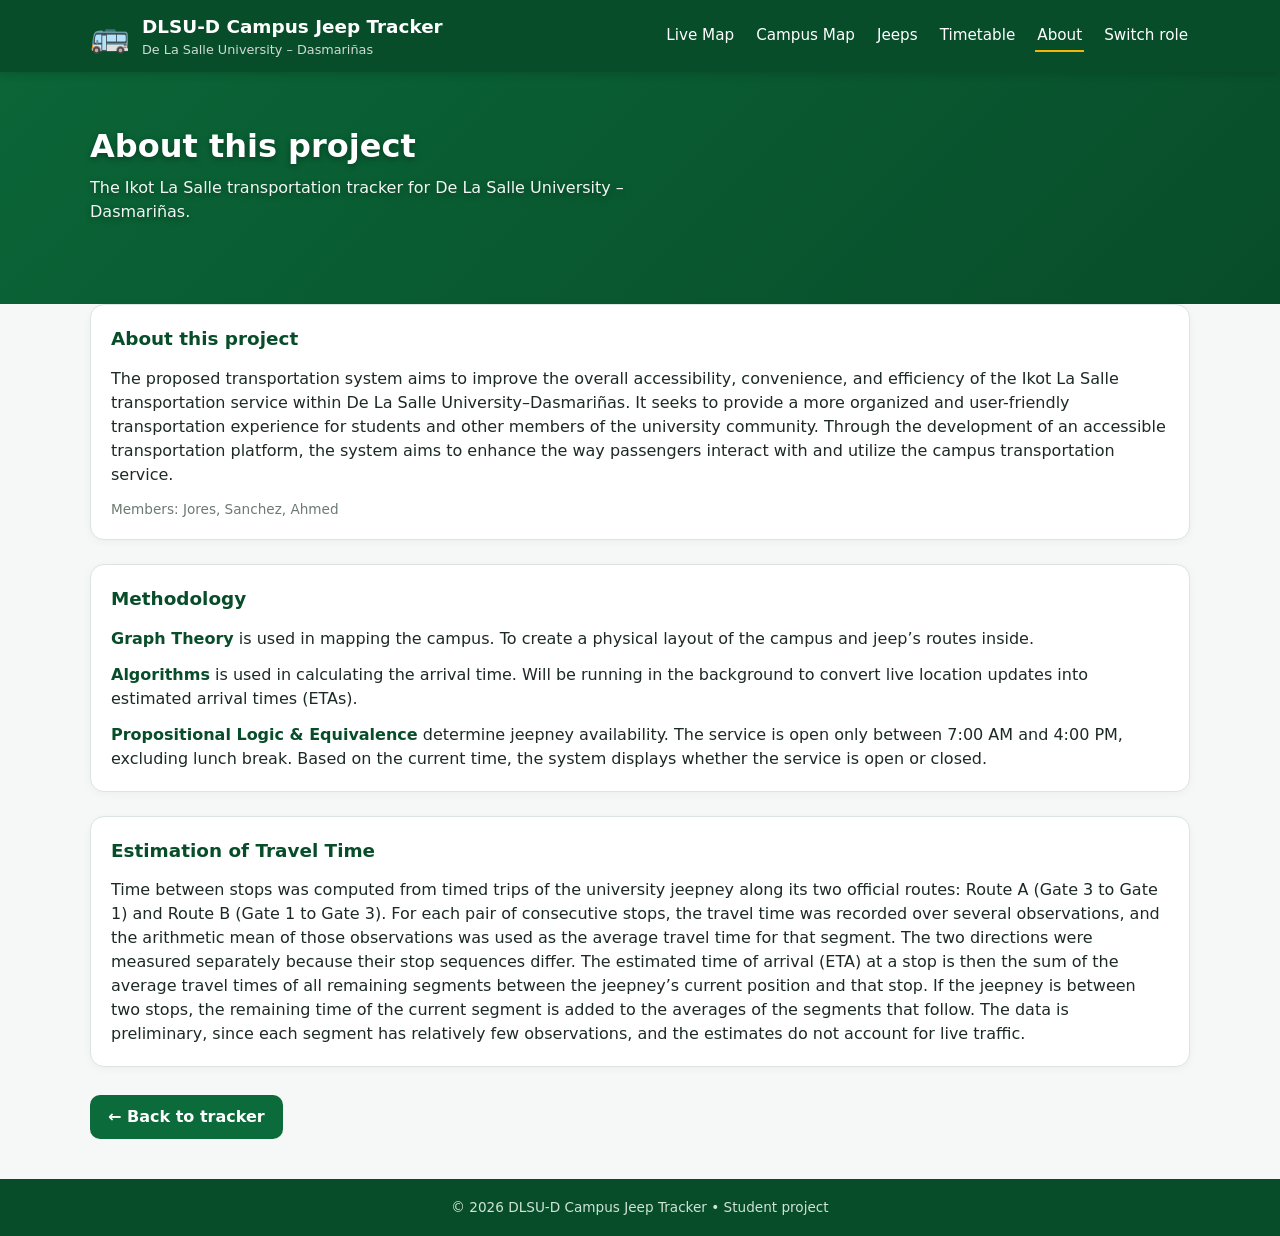
==== about.html @ f7f5c3f3 "Add files via upload" ====
<!DOCTYPE html>
<html lang="en">
<head>
  <meta charset="UTF-8" />
  <meta name="viewport" content="width=device-width, initial-scale=1.0" />
  <title>About | DLSU-D Campus Jeep Tracker</title>
  <link rel="stylesheet" href="style.css" />
</head>
<body>

<header class="site-header">
  <div class="container header-inner">
    <div class="brand">
      <span class="brand-mark">🚌</span>
      <div>
        <h1>DLSU-D Campus Jeep Tracker</h1>
        <p>De La Salle University – Dasmariñas</p>
      </div>
    </div>
    <nav>
      <a href="home.html#map">Live Map</a>
      <a href="home.html#campus-map">Campus Map</a>
      <a href="home.html#jeeps">Jeeps</a>
      <a href="home.html#timetable">Timetable</a>
      <a href="about.html" class="active">About</a>
      <a href="index.html">Switch role</a>
    </nav>
  </div>
</header>

<section class="hero page-hero">
  <div class="container">
    <h2>About this project</h2>
    <p>The Ikot La Salle transportation tracker for De La Salle University – Dasmariñas.</p>
  </div>
</section>

<main class="container">

  <section id="about" class="card about-card">
    <div class="card-head"><h3>About this project</h3></div>
    <p>The proposed transportation system aims to improve the overall accessibility, convenience, and efficiency of the Ikot La Salle transportation service within De La Salle University–Dasmariñas. It seeks to provide a more organized and user-friendly transportation experience for students and other members of the university community. Through the development of an accessible transportation platform, the system aims to enhance the way passengers interact with and utilize the campus transportation service.</p>
    <p class="muted small">Members: Jores, Sanchez, Ahmed</p>
  </section>

  <section id="methodology" class="card about-card">
    <div class="card-head"><h3>Methodology</h3></div>
    <p><b>Graph Theory</b> is used in mapping the campus. To create a physical layout of the campus and jeep’s routes inside.</p>
    <p><b>Algorithms</b> is used in calculating the arrival time. Will be running in the background to convert live location updates into estimated arrival times (ETAs).</p>
    <p><b>Propositional Logic & Equivalence</b> determine jeepney availability. The service is open only between 7:00 AM and 4:00 PM, excluding lunch break. Based on the current time, the system displays whether the service is open or closed.</p>
  </section>

  <section id="methodology" class="card about-card">
    <div class="card-head"><h3>Estimation of Travel Time</h3></div>
    <p>Time between stops was computed from timed trips of the university jeepney along its two official routes: Route A (Gate 3 to Gate 1) and Route B (Gate 1 to Gate 3). For each pair of consecutive stops, the travel time was recorded over several observations, and the arithmetic mean of those observations was used as the average travel time for that segment. The two directions were measured separately because their stop sequences differ. The estimated time of arrival (ETA) at a stop is then the sum of the average travel times of all remaining segments between the jeepney’s current position and that stop. If the jeepney is between two stops, the remaining time of the current segment is added to the averages of the segments that follow. The data is preliminary, since each segment has relatively few observations, and the estimates do not account for live traffic.</p>
  </section>

  <div class="back-wrap">
    <a class="back-btn" href="home.html">← Back to tracker</a>
  </div>

</main>

<footer class="site-footer">
  <div class="container">
    <p>© <span id="year"></span> DLSU-D Campus Jeep Tracker • Student project</p>
  </div>
</footer>

<script>
  document.getElementById("year").textContent = new Date().getFullYear();
</script>

</body>
</html>
---- style.css ----
:root {
  --green: #0b6b3a;
  --green-dark: #084d2a;
  --green-light: #e6f3ec;
  --gold: #f2b705;
  --ink: #1d2a24;
  --muted: #6b7a72;
  --bg: #f5f8f6;
  --card: #ffffff;
  --border: #dbe5df;
  --danger: #c0392b;
  --radius: 14px;
}

* { box-sizing: border-box; margin: 0; padding: 0; }

body {
  font-family: "Segoe UI", system-ui, -apple-system, Roboto, Arial, sans-serif;
  background: var(--bg);
  color: var(--ink);
  line-height: 1.5;
}
body.no-scroll { overflow: hidden; }

.container { width: min(1100px, 92%); margin: 0 auto; }
.muted { color: var(--muted); }
.small { font-size: 0.85rem; }

/* ---------- Header ---------- */
.site-header {
  background: var(--green-dark);
  color: #fff;
  position: sticky;
  top: 0;
  z-index: 10;
  box-shadow: 0 2px 8px rgba(0,0,0,.15);
}
.header-inner {
  display: flex;
  align-items: center;
  justify-content: space-between;
  gap: 16px;
  padding: 12px 0;
  flex-wrap: wrap;
}
.brand { display: flex; align-items: center; gap: 12px; }
.brand-mark { font-size: 2rem; }
.brand h1 { font-size: 1.15rem; }
.brand p { font-size: 0.8rem; opacity: .8; }
nav { display: flex; gap: 18px; flex-wrap: wrap; }
nav a {
  color: #fff;
  text-decoration: none;
  font-size: 0.95rem;
  padding: 4px 2px;
  border-bottom: 2px solid transparent;
}
nav a:hover { border-color: var(--gold); }
nav a.active { border-color: var(--gold); }

/* ---------- Hero: photo with green cover (images/DLSUD-header.png) ---------- */
.hero {
  background-color: var(--green-dark);
  background-image:
    linear-gradient(135deg, rgba(11,107,58,0.80) 0%, rgba(8,77,42,0.90) 100%),
    url("images/DLSUD-header.png");
  background-size: cover;
  background-position: center;
  background-repeat: no-repeat;
  color: #fff;
  padding: 70px 0 90px;
}
.hero h2 { font-size: 2rem; margin-bottom: 6px; text-shadow: 0 2px 6px rgba(0,0,0,.35); }
.hero p { opacity: .95; max-width: 560px; text-shadow: 0 2px 6px rgba(0,0,0,.35); }
.page-hero { padding: 50px 0 80px; }

.finder {
  margin-top: 24px;
  background: #fff;
  color: var(--ink);
  border-radius: var(--radius);
  padding: 18px;
  display: grid;
  grid-template-columns: auto 1fr;
  gap: 12px 14px;
  align-items: center;
  box-shadow: 0 8px 24px rgba(0,0,0,.18);
  max-width: 640px;
}
.finder label { font-weight: 600; }
.finder select {
  padding: 10px 12px;
  border: 1px solid var(--border);
  border-radius: 10px;
  font-size: 1rem;
  background: #fff;
}
.finder-result { grid-column: 1 / -1; font-size: 1.05rem; }
.finder-result strong { color: var(--green); font-size: 1.4rem; }

/* ---------- Cards ---------- */
main { margin-top: -40px; padding-bottom: 40px; display: grid; gap: 24px; }
.card {
  background: var(--card);
  border: 1px solid var(--border);
  border-radius: var(--radius);
  padding: 20px;
  box-shadow: 0 2px 10px rgba(0,0,0,.04);
}
.card-head {
  display: flex;
  align-items: center;
  justify-content: space-between;
  flex-wrap: wrap;
  gap: 10px;
  margin-bottom: 14px;
}
.card-head h3 { font-size: 1.15rem; color: var(--green-dark); }
.controls { display: flex; align-items: center; gap: 16px; flex-wrap: wrap; }
.switch { display: flex; align-items: center; gap: 8px; font-size: 0.85rem; color: var(--muted); }
.clock {
  font-variant-numeric: tabular-nums;
  background: var(--green-light);
  color: var(--green-dark);
  padding: 4px 10px;
  border-radius: 8px;
  font-weight: 600;
}

/* ---------- Live map ---------- */
.map-wrap {
  background: #eef5f0;
  border: 1px solid var(--border);
  border-radius: 12px;
  overflow: hidden;
}
#campusMap { width: 100%; height: auto; display: block; }
.blocks rect { fill: #d6e6dc; stroke: #bcd3c4; }
.blocks .field { fill: #bfe0c8; }
.route { fill: none; stroke: var(--green); stroke-width: 6; stroke-linecap: round; opacity: .35; }
.stop-dot { fill: #fff; stroke: var(--green-dark); stroke-width: 3; cursor: pointer; }
.stop-dot:hover { r: 10; }
.stop-dot.selected { fill: var(--gold); stroke: var(--green-dark); }
.stop-label { font-size: 12px; fill: var(--green-dark); font-weight: 600; pointer-events: none; }
.jeep-body { fill: var(--danger); stroke: #fff; stroke-width: 2; }
.jeep-text { font-size: 10px; fill: #fff; font-weight: 700; text-anchor: middle; dominant-baseline: central; pointer-events: none; }
.jeep.offline .jeep-body { fill: #999; }

.legend { display: flex; gap: 18px; flex-wrap: wrap; margin-top: 12px; font-size: 0.85rem; color: var(--muted); }
.dot { display: inline-block; width: 12px; height: 12px; border-radius: 50%; margin-right: 6px; vertical-align: -1px; }
.dot.stop { background: #fff; border: 3px solid var(--green-dark); }
.dot.jeep { background: var(--danger); }
.dot.next { background: var(--gold); border: 3px solid var(--green-dark); }

/* ---------- Official map thumbnail ---------- */
.map-thumb {
  width: 100%;
  display: block;
  border-radius: 12px;
  border: 1px solid var(--border);
  cursor: zoom-in;
  transition: box-shadow .2s;
}
.map-thumb:hover { box-shadow: 0 6px 18px rgba(0,0,0,.18); }

/* ---------- Full-screen map viewer ---------- */
.lightbox {
  position: fixed;
  inset: 0;
  background: rgba(0, 0, 0, 0.88);
  display: none;
  align-items: center;
  justify-content: center;
  flex-direction: column;
  gap: 10px;
  padding: 16px;
  z-index: 100;
  cursor: zoom-out;
}
.lightbox.open { display: flex; }
.lightbox img {
  max-width: 96vw;
  max-height: 84vh;
  object-fit: contain;
  border-radius: 8px;
  background: #fff;
  cursor: default;
}
.lightbox-close {
  position: absolute;
  top: 14px;
  right: 18px;
  width: 42px;
  height: 42px;
  border: none;
  border-radius: 50%;
  background: rgba(255,255,255,.18);
  color: #fff;
  font-size: 1.8rem;
  line-height: 1;
  cursor: pointer;
}
.lightbox-close:hover { background: rgba(255,255,255,.32); }
.lightbox-hint { color: #d5e6dc; font-size: 0.85rem; }

/* ---------- Jeep cards ---------- */
.jeep-grid { display: grid; grid-template-columns: repeat(auto-fit, minmax(240px, 1fr)); gap: 14px; }
.jeep-card { border: 1px solid var(--border); border-radius: 12px; padding: 14px; background: #fbfdfc; }
.jeep-card h4 { display: flex; justify-content: space-between; align-items: center; margin-bottom: 8px; }
.badge {
  font-size: 0.72rem;
  padding: 3px 9px;
  border-radius: 999px;
  font-weight: 700;
  background: var(--green-light);
  color: var(--green-dark);
}
.badge.off { background: #eee; color: #777; }
.jeep-card p { font-size: 0.9rem; color: var(--muted); }
.jeep-card p b { color: var(--ink); }
.progress { height: 6px; background: #e3ece6; border-radius: 99px; margin-top: 10px; overflow: hidden; }
.progress > div { height: 100%; background: var(--green); transition: width .5s linear; }

/* ---------- Table ---------- */
.table-wrap { overflow-x: auto; }
table { width: 100%; border-collapse: collapse; }
th, td { padding: 10px 12px; text-align: left; border-bottom: 1px solid var(--border); }
th {
  background: var(--green-light);
  color: var(--green-dark);
  font-size: 0.85rem;
  text-transform: uppercase;
  letter-spacing: .03em;
}
tbody tr:hover { background: #f4faf6; }
tbody tr.selected { background: #fff7d6; }
td.eta { font-weight: 700; color: var(--green); font-variant-numeric: tabular-nums; }

/* ---------- Footer ---------- */
.site-footer { background: var(--green-dark); color: #cfe3d7; padding: 18px 0; text-align: center; font-size: 0.85rem; }

/* ---------- About page ---------- */
.about-card p { margin-bottom: 12px; }
.about-card p:last-child { margin-bottom: 0; }
.about-card b { color: var(--green-dark); }

.back-wrap { margin-top: 4px; }
.back-btn {
  display: inline-block;
  background: var(--green);
  color: #fff;
  text-decoration: none;
  font-weight: 600;
  padding: 10px 18px;
  border-radius: 10px;
  transition: background .2s;
}
.back-btn:hover { background: var(--green-dark); }

/* ---------- Role selection page (index.html) ---------- */
.landing {
  min-height: 100vh;
  display: flex;
  flex-direction: column;
  background-color: var(--green-dark);
  background-image:
    linear-gradient(135deg, rgba(11,107,58,0.80) 0%, rgba(8,77,42,0.90) 100%),
    url("images/DLSUD-header.png");
  background-size: cover;
  background-position: center;
  background-repeat: no-repeat;
  color: #fff;
}
.landing-main {
  flex: 1;
  display: flex;
  align-items: center;
  justify-content: center;
  padding: 40px 0;
}
.landing-box { text-align: center; width: min(760px, 92%); }
.landing-logo { font-size: 3rem; }
.landing-box h1 { font-size: 2rem; margin: 6px 0 4px; text-shadow: 0 2px 6px rgba(0,0,0,.35); }
.landing-sub { opacity: .95; margin-bottom: 28px; text-shadow: 0 2px 6px rgba(0,0,0,.35); }
.landing-foot { text-align: center; padding: 16px; font-size: 0.85rem; color: #d5e6dc; }

.role-grid { display: grid; grid-template-columns: 1fr 1fr; gap: 18px; }
.role-card {
  background: #fff;
  color: var(--ink);
  border: none;
  border-radius: var(--radius);
  padding: 28px 18px;
  cursor: pointer;
  font: inherit;
  box-shadow: 0 8px 24px rgba(0,0,0,.2);
  transition: transform .15s, box-shadow .15s;
}
.role-card:hover { transform: translateY(-4px); box-shadow: 0 14px 30px rgba(0,0,0,.28); }
.role-icon { display: block; font-size: 2.6rem; margin-bottom: 8px; }
.role-title { display: block; font-size: 1.3rem; font-weight: 700; color: var(--green-dark); }
.role-desc { display: block; font-size: 0.9rem; color: var(--muted); margin-top: 4px; }

.code-panel {
  margin: 20px auto 0;
  background: #fff;
  color: var(--ink);
  border-radius: var(--radius);
  padding: 20px;
  max-width: 420px;
  text-align: left;
  box-shadow: 0 8px 24px rgba(0,0,0,.2);
}
.code-panel[hidden] { display: none; }
.code-panel label { font-weight: 600; display: block; margin-bottom: 8px; }
.code-row { display: flex; gap: 10px; }
.code-row input {
  flex: 1;
  min-width: 0;
  padding: 11px 12px;
  border: 1px solid var(--border);
  border-radius: 10px;
  font-size: 1.05rem;
  letter-spacing: .12em;
  text-transform: uppercase;
}
.code-error { color: var(--danger); font-size: 0.9rem; margin-top: 8px; min-height: 1.2em; }

.btn-primary {
  background: var(--green);
  color: #fff;
  border: none;
  border-radius: 10px;
  padding: 10px 20px;
  font-weight: 700;
  cursor: pointer;
}
.btn-primary:hover { background: var(--green-dark); }
.link-btn {
  background: none;
  border: none;
  color: var(--green);
  cursor: pointer;
  font: inherit;
  text-decoration: underline;
  margin-top: 8px;
}

/* ---------- Tsuper banner (under the navigation) ---------- */
.driver-bar {
  background: var(--gold);
  color: #3a2e00;
  border-bottom: 3px solid #d9a404;
}
.driver-bar[hidden] { display: none; }
.driver-inner {
  display: flex;
  align-items: center;
  justify-content: space-between;
  gap: 16px;
  padding: 14px 0;
  flex-wrap: wrap;
}
.driver-hello { font-weight: 700; font-size: 1.05rem; }
.driver-ask { font-size: 0.95rem; }
.trip-msg { font-size: 0.82rem; margin-top: 4px; }
.driver-actions { display: flex; gap: 10px; }
.btn-yes {
  background: var(--green);
  color: #fff;
  border: none;
  border-radius: 10px;
  padding: 10px 28px;
  font-weight: 700;
  font-size: 1rem;
  cursor: pointer;
}
.btn-yes:hover { background: var(--green-dark); }
.btn-yes:disabled { background: #4d7f63; cursor: default; }
.btn-ghost {
  background: transparent;
  border: 2px solid #3a2e00;
  color: #3a2e00;
  border-radius: 10px;
  padding: 8px 16px;
  font-weight: 600;
  cursor: pointer;
}
.btn-ghost:hover { background: rgba(0,0,0,.08); }

/* ---------- Phones ---------- */
@media (max-width: 600px) {
  .finder { grid-template-columns: 1fr; }
  .hero h2 { font-size: 1.5rem; }
  nav { gap: 12px; }
  .stop-label { font-size: 15px; }
  .role-grid { grid-template-columns: 1fr; }
  .landing-box h1 { font-size: 1.5rem; }
}
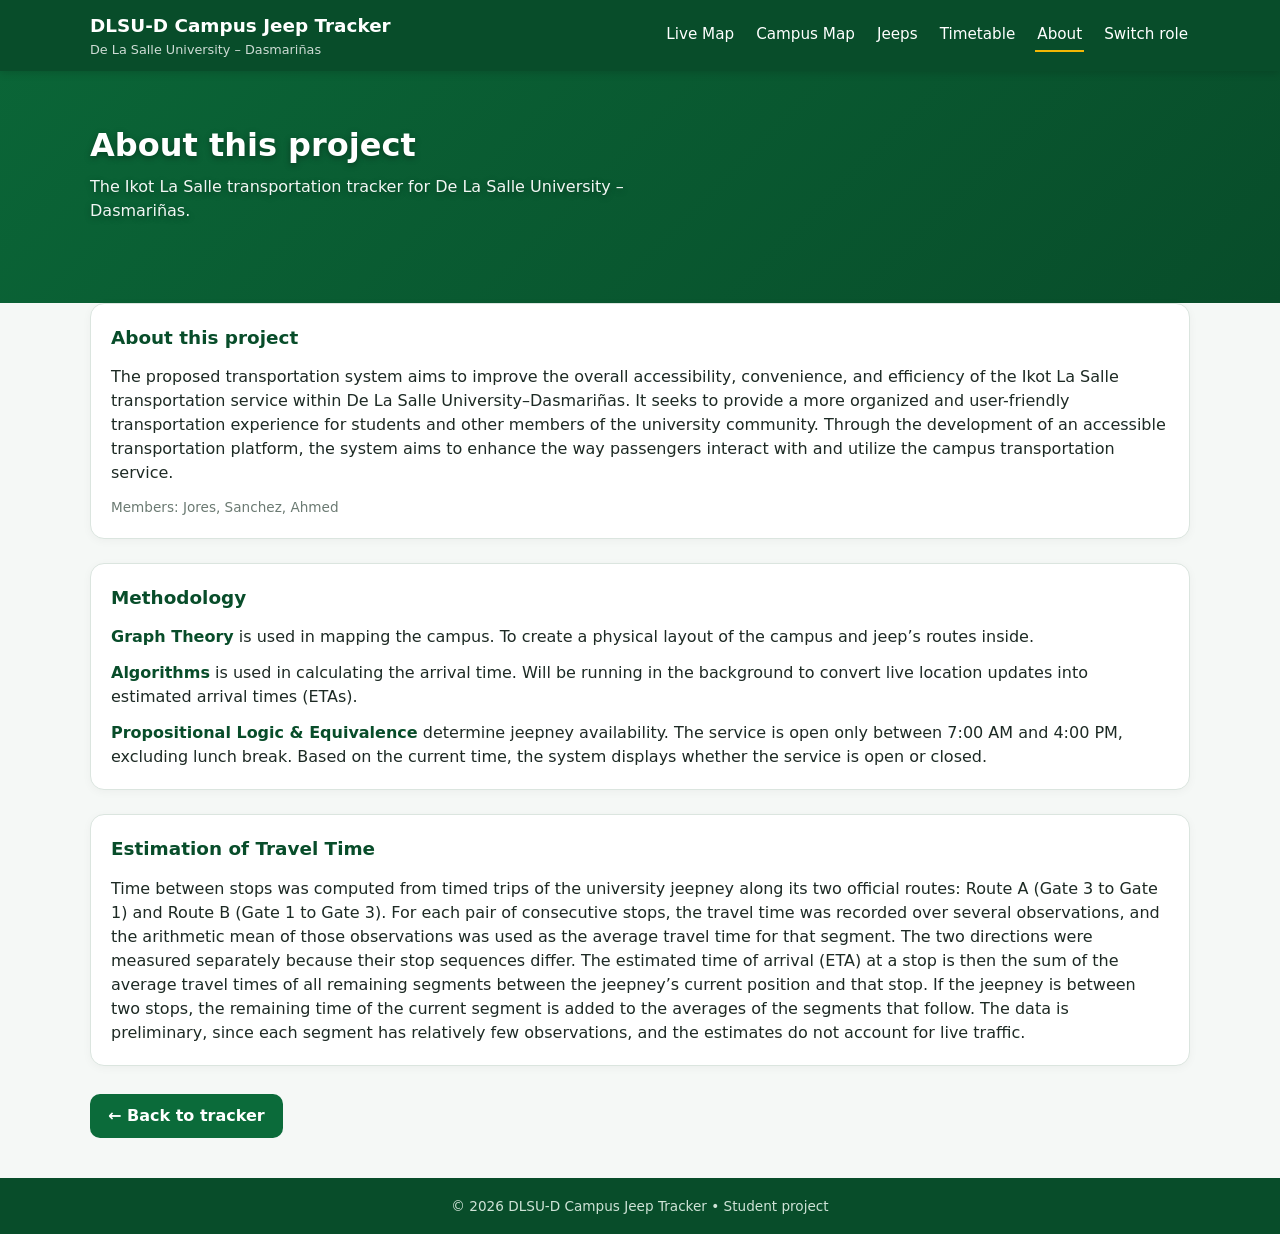
==== commit c7f2604a: "Fix HTML formatting and structure in about.html" ====
--- a/about.html
+++ b/about.html
@@ -11,7 +11,6 @@
 <header class="site-header">
   <div class="container header-inner">
     <div class="brand">
-      <span class="brand-mark">🚌</span>
       <div>
         <h1>DLSU-D Campus Jeep Tracker</h1>
         <p>De La Salle University – Dasmariñas</p>
@@ -72,4 +71,4 @@
 </script>
 
 </body>
-</html>+</html>
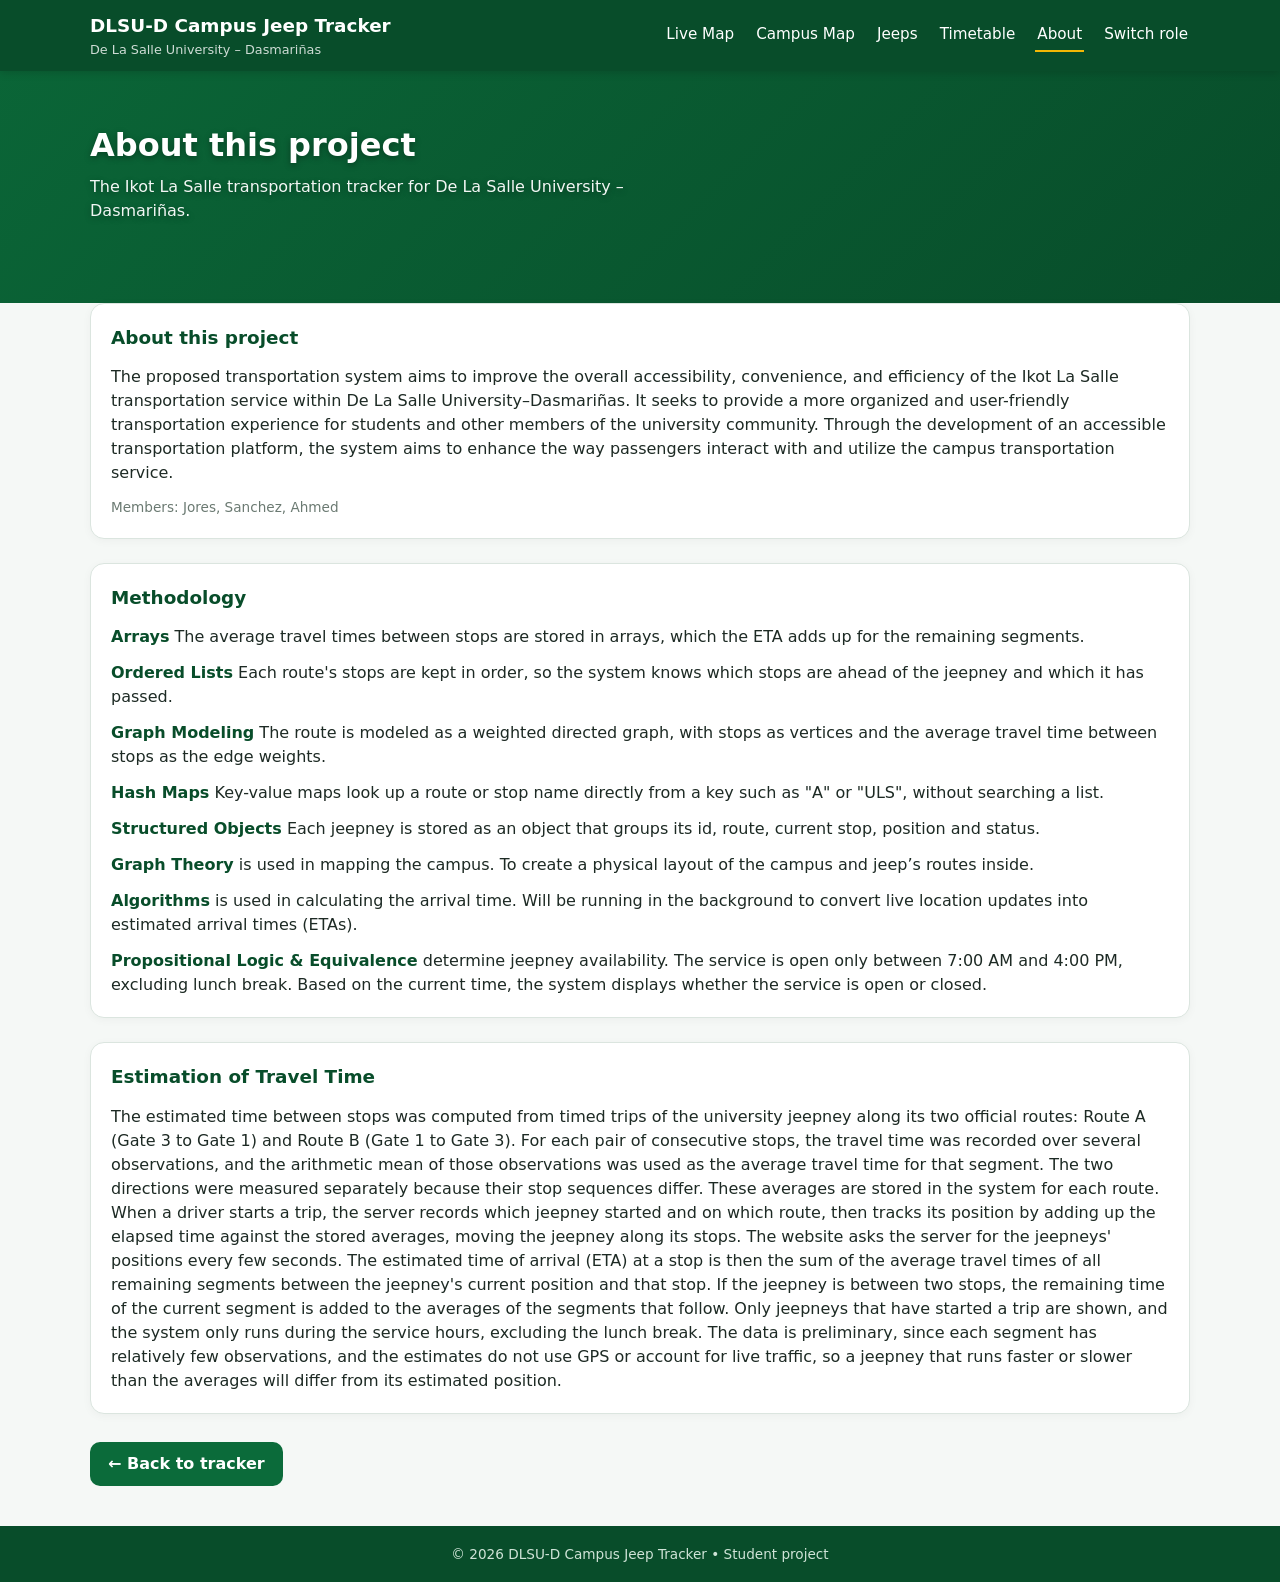
==== commit 6cfc4232: "Add the methodology of DSA and updated the ETA explanation" ====
--- a/about.html
+++ b/about.html
@@ -44,6 +44,11 @@
 
   <section id="methodology" class="card about-card">
     <div class="card-head"><h3>Methodology</h3></div>
+    <p><b>Arrays</b> The average travel times between stops are stored in arrays, which the ETA adds up for the remaining segments. </p>
+    <p><b>Ordered Lists</b> Each route's stops are kept in order, so the system knows which stops are ahead of the jeepney and which it has passed.</p>
+    <p><b>Graph Modeling</b> The route is modeled as a weighted directed graph, with stops as vertices and the average travel time between stops as the edge weights.</p>
+    <p><b>Hash Maps</b> Key-value maps look up a route or stop name directly from a key such as "A" or "ULS", without searching a list. </p>
+    <p><b>Structured Objects</b> Each jeepney is stored as an object that groups its id, route, current stop, position and status. </p>
     <p><b>Graph Theory</b> is used in mapping the campus. To create a physical layout of the campus and jeep’s routes inside.</p>
     <p><b>Algorithms</b> is used in calculating the arrival time. Will be running in the background to convert live location updates into estimated arrival times (ETAs).</p>
     <p><b>Propositional Logic & Equivalence</b> determine jeepney availability. The service is open only between 7:00 AM and 4:00 PM, excluding lunch break. Based on the current time, the system displays whether the service is open or closed.</p>
@@ -51,7 +56,7 @@
 
   <section id="methodology" class="card about-card">
     <div class="card-head"><h3>Estimation of Travel Time</h3></div>
-    <p>Time between stops was computed from timed trips of the university jeepney along its two official routes: Route A (Gate 3 to Gate 1) and Route B (Gate 1 to Gate 3). For each pair of consecutive stops, the travel time was recorded over several observations, and the arithmetic mean of those observations was used as the average travel time for that segment. The two directions were measured separately because their stop sequences differ. The estimated time of arrival (ETA) at a stop is then the sum of the average travel times of all remaining segments between the jeepney’s current position and that stop. If the jeepney is between two stops, the remaining time of the current segment is added to the averages of the segments that follow. The data is preliminary, since each segment has relatively few observations, and the estimates do not account for live traffic.</p>
+    <p>The estimated time between stops was computed from timed trips of the university jeepney along its two official routes: Route A (Gate 3 to Gate 1) and Route B (Gate 1 to Gate 3). For each pair of consecutive stops, the travel time was recorded over several observations, and the arithmetic mean of those observations was used as the average travel time for that segment. The two directions were measured separately because their stop sequences differ. These averages are stored in the system for each route. When a driver starts a trip, the server records which jeepney started and on which route, then tracks its position by adding up the elapsed time against the stored averages, moving the jeepney along its stops. The website asks the server for the jeepneys' positions every few seconds. The estimated time of arrival (ETA) at a stop is then the sum of the average travel times of all remaining segments between the jeepney's current position and that stop. If the jeepney is between two stops, the remaining time of the current segment is added to the averages of the segments that follow. Only jeepneys that have started a trip are shown, and the system only runs during the service hours, excluding the lunch break. The data is preliminary, since each segment has relatively few observations, and the estimates do not use GPS or account for live traffic, so a jeepney that runs faster or slower than the averages will differ from its estimated position.</p>
   </section>
 
   <div class="back-wrap">
